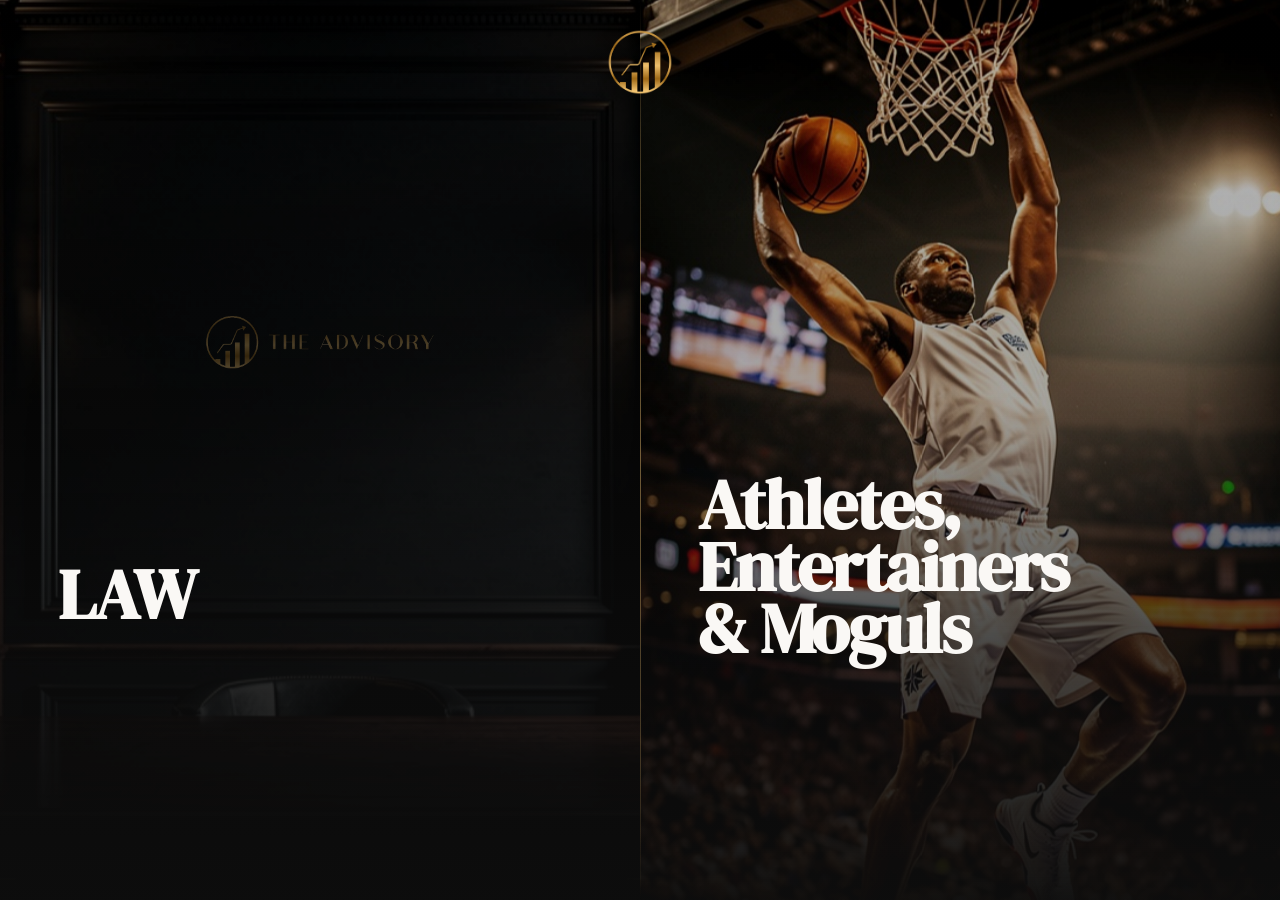
==== index.html @ 7fd795e4 "Refine homepage logo and law alignment" ====
<!DOCTYPE html>
<html lang="en">
<head>
  <meta charset="UTF-8">
  <meta name="viewport" content="width=device-width, initial-scale=1.0">
  <title>The Advisory</title>
  <meta name="description" content="The Advisory — Elite Legal Counsel &amp; Enterprise Management for Athletes, Entertainers &amp; Entrepreneurs.">
  <link href="https://fonts.googleapis.com/css2?family=DM+Serif+Display:ital@0;1&family=Space+Grotesk:wght@300;400;500;600;700&family=Inter:wght@300;400;500&display=swap" rel="stylesheet">
  <style>

    *, *::before, *::after { box-sizing: border-box; margin: 0; padding: 0; }

    :root {
      --near-black:   #0D0D0D;
      --ivory:        #FAF8F5;
      --stone:        #C9C0B0;
      --gold:         #B8965A;
      --font-display: 'DM Serif Display', Georgia, serif;
      --font-sans:    'Space Grotesk', system-ui, sans-serif;
      --font-body:    'Inter', system-ui, sans-serif;
      --ease-expo:    cubic-bezier(0.16, 1, 0.3, 1);
      --ease-smooth:  cubic-bezier(0.25, 0.46, 0.45, 0.94);
    }

    html, body {
      width: 100%; height: 100%;
      overflow: hidden;
      background: var(--near-black);
      font-family: var(--font-body);
      -webkit-font-smoothing: antialiased;
    }

    a { color: inherit; text-decoration: none; }

    /* ============================================================
       SPLASH
    ============================================================ */
    #splash {
      position: fixed; inset: 0; z-index: 1000;
      background: var(--near-black);
      display: flex; flex-direction: column;
      align-items: center; justify-content: center;
      gap: 1rem;
      transition: opacity 0.7s var(--ease-smooth), visibility 0.7s var(--ease-smooth);
    }
    #splash.hidden { opacity: 0; visibility: hidden; pointer-events: none; }

    .splash-logo {
      width: 52px; height: 52px; object-fit: contain;
      opacity: 0; animation: fadeUp 0.6s var(--ease-expo) 0.15s forwards;
    }
    .splash-name {
      font-family: var(--font-sans); font-size: 1rem; font-weight: 600;
      letter-spacing: 0.28em; text-transform: uppercase; color: var(--ivory);
      opacity: 0; animation: fadeUp 0.6s var(--ease-expo) 0.35s forwards;
    }
    .splash-line {
      width: 2.5rem; height: 1px; background: var(--gold);
      opacity: 0; animation: fadeUp 0.6s var(--ease-expo) 0.52s forwards;
    }

    @keyframes fadeUp {
      from { opacity: 0; transform: translateY(8px); }
      to   { opacity: 1; transform: translateY(0); }
    }

    @keyframes fadeUpMark {
      from { opacity: 0; transform: translateX(-50%) translateY(8px); }
      to   { opacity: 1; transform: translateX(-50%) translateY(0); }
    }

    /* ============================================================
       EXIT VEIL
    ============================================================ */
    #exit-veil {
      position: fixed; inset: 0; z-index: 900;
      pointer-events: none; opacity: 0;
      background: var(--near-black);
      display: flex; flex-direction: column;
      align-items: center; justify-content: center; gap: 1rem;
    }
    #exit-veil.active {
      opacity: 1; pointer-events: all;
      transition: opacity 0.5s var(--ease-smooth);
    }
    .veil-logo { width: 52px; height: 52px; object-fit: contain; opacity: 0; transition: opacity 0.4s var(--ease-expo) 0.18s; }
    .veil-name { font-family: var(--font-sans); font-size: 1rem; font-weight: 600; letter-spacing: 0.28em; text-transform: uppercase; color: var(--ivory); opacity: 0; transition: opacity 0.4s var(--ease-expo) 0.28s; }
    .veil-line { width: 2.5rem; height: 1px; background: var(--gold); opacity: 0; transition: opacity 0.4s var(--ease-expo) 0.38s; }
    #exit-veil.active .veil-logo,
    #exit-veil.active .veil-name,
    #exit-veil.active .veil-line { opacity: 1; }

    /* ============================================================
       CENTER MARK
    ============================================================ */
    #top-mark {
      position: fixed; top: 1.75rem; left: 50%;
      transform: translateX(-50%);
      z-index: 50; pointer-events: none;
      display: flex; flex-direction: column; align-items: center; gap: 0.4rem;
      opacity: 0; animation: fadeUpMark 0.7s var(--ease-expo) 1.5s forwards;
    }
    #top-mark img { width: 68px; height: 68px; object-fit: contain; }
    #top-mark .mark-name { display: none; }
    #top-mark .mark-line { display: none; }

    /* ============================================================
       GOLD DIVIDER — fixed, dead-center
    ============================================================ */
    #split-divider {
      position: fixed; top: 0; bottom: 0; left: 50%;
      width: 1px;
      transform: translateX(-50%);
      background: linear-gradient(to bottom,
        transparent 0%,
        rgba(184,150,90,0.3) 15%,
        rgba(184,150,90,0.6) 50%,
        rgba(184,150,90,0.3) 85%,
        transparent 100%
      );
      z-index: 20; pointer-events: none;
      opacity: 0; animation: fadeUp 0.6s var(--ease-expo) 1.4s forwards;
      transition: left 0.75s var(--ease-expo);
    }

    /* ============================================================
       SPLIT CONTAINER
    ============================================================ */
    #split {
      width: 100vw; height: 100vh; display: flex;
      opacity: 0; animation: fadeUp 0.8s var(--ease-expo) 1.2s forwards;
    }

    /* ============================================================
       PANELS
    ============================================================ */
    .panel {
      position: relative;
      width: 50%; height: 100%;
      overflow: hidden; cursor: pointer; flex-shrink: 0;
      transition: width 0.75s var(--ease-expo);
    }

    @media (hover: hover) and (min-width: 768px) {
      #split:has(.panel:hover) .panel       { width: 34%; }
      #split:has(.panel:hover) .panel:hover { width: 66%; }
    }

    /* Background */
    .panel-bg {
      position: absolute; inset: 0;
      background-size: cover; background-position: center center;
      transition: transform 1s var(--ease-expo), filter 0.8s var(--ease-smooth);
      transform: scale(1.05);
      will-change: transform;
    }

    /* Gradient overlay */
    .panel-grad {
      position: absolute; inset: 0; pointer-events: none;
    }

    /* ============================================================
       PANEL CONTENT — bottom-anchored
    ============================================================ */
    .panel-content {
      position: absolute; bottom: 0; left: 0; right: 0;
      z-index: 5;
      padding: clamp(2rem, 5vh, 4rem) clamp(2rem, 4.5vw, 4.5rem);
    }

    /* Gold label — hidden until hover, truly invisible via visibility */
    .p-label {
      display: flex; align-items: center; gap: 0.75rem;
      margin-bottom: 1.25rem;
      opacity: 0; visibility: hidden;
      transform: translateY(10px);
      transition: opacity 0.5s var(--ease-expo) 0.04s,
                  visibility 0.5s var(--ease-expo) 0.04s,
                  transform 0.5s var(--ease-expo) 0.04s;
    }
    .panel:hover .p-label { opacity: 1; visibility: visible; transform: translateY(0); }

    .p-label-line { display: block; width: 1.75rem; height: 1px; background: var(--gold); flex-shrink: 0; }
    .p-label-text { font-family: var(--font-sans); font-size: 0.65rem; font-weight: 700; letter-spacing: 0.2em; text-transform: uppercase; color: var(--gold); }

    /* Headline */
    .p-headline {
      font-family: var(--font-display);
      font-size: clamp(2.5rem, 5.5vw, 7rem);
      line-height: 0.88; letter-spacing: -0.02em;
      color: var(--ivory); margin-bottom: 1.5rem;
      transition: transform 0.7s var(--ease-expo);
    }
    .panel:hover .p-headline { transform: translateY(-4px); }

    /* Body — truly invisible until hover */
    .p-body {
      font-family: var(--font-body);
      font-size: clamp(0.85rem, 1vw, 0.9375rem);
      color: var(--stone); line-height: 1.7;
      max-width: 36ch; margin-bottom: 2rem;
      opacity: 0; visibility: hidden;
      transform: translateY(12px);
      transition: opacity 0.55s var(--ease-expo) 0.08s,
                  visibility 0.55s var(--ease-expo) 0.08s,
                  transform 0.55s var(--ease-expo) 0.08s;
    }
    .panel:hover .p-body { opacity: 1; visibility: visible; transform: translateY(0); }

    /* CTA — truly invisible until hover */
    .p-cta {
      display: inline-flex; align-items: center; gap: 0.875rem;
      opacity: 0; visibility: hidden;
      transform: translateY(8px);
      transition: opacity 0.5s var(--ease-expo) 0.12s,
                  visibility 0.5s var(--ease-expo) 0.12s,
                  transform 0.5s var(--ease-expo) 0.12s;
    }
    .panel:hover .p-cta { opacity: 1; visibility: visible; transform: translateY(0); }

    .p-cta-line {
      display: block; width: 2.5rem; height: 1px; flex-shrink: 0;
      background: rgba(250,248,245,0.35);
      transition: width 0.4s var(--ease-expo) 0.05s, background 0.3s var(--ease-smooth);
    }
    .panel:hover .p-cta-line { width: 4rem; background: var(--gold); }

    .p-cta-text {
      font-family: var(--font-sans); font-size: 0.7rem; font-weight: 700;
      letter-spacing: 0.16em; text-transform: uppercase;
      color: rgba(250,248,245,0.55);
      transition: color 0.3s var(--ease-smooth);
    }
    .panel:hover .p-cta-text { color: var(--ivory); }

    .p-cta-arrow { font-size: 0.875rem; color: var(--gold); transition: transform 0.3s var(--ease-smooth); }
    .panel:hover .p-cta-arrow { transform: translateX(5px); }

    /* ============================================================
       LEFT PANEL — LAW
    ============================================================ */
    #panel-law .panel-bg {
      background-image: url('images/bg-law.jpg?v=3');
      background-position: center center;
      filter: grayscale(30%) brightness(0.52);
    }
    #panel-law:hover .panel-bg {
      transform: scale(1.0);
      filter: grayscale(15%) brightness(0.62);
    }

    #panel-law .panel-grad {
      background: linear-gradient(to top,
        rgba(13,13,13,0.98) 0%,
        rgba(13,13,13,0.72) 30%,
        rgba(13,13,13,0.22) 65%,
        transparent 100%
      );
    }

    #panel-law .law-headline-group {
      transform: translateY(calc(-1 * clamp(2.5rem, 5.5vw, 7rem) * 0.88 - clamp(0.85rem, 1vw, 0.9375rem) * 1.7));
      transition: transform 0.7s var(--ease-expo);
    }

    #panel-law:hover .law-headline-group {
      transform: translateY(calc(-1 * clamp(2.5rem, 5.5vw, 7rem) * 0.88 - clamp(0.85rem, 1vw, 0.9375rem) * 1.7 - 4px));
    }

    #panel-law .p-headline {
      transform: none;
      margin-bottom: 0.75rem;
    }

    #panel-law:hover .p-headline {
      transform: none;
    }

    #panel-law .p-body {
      margin-bottom: 1rem;
    }

    /* Advisory logo overlaid on the wall — centred in upper half */
    /* Advisory logo — centred in the upper wall area of the LAW panel */
    .law-wall-logo {
      position: absolute;
      top: 38%; left: 50%;
      transform: translate(-50%, -50%);
      z-index: 4; pointer-events: none;
      display: flex; align-items: center; justify-content: center;
      opacity: 0.30;
      transition: opacity 0.6s var(--ease-smooth);
    }
    #panel-law:hover .law-wall-logo { opacity: 0.48; }

    .law-wall-logo img {
      width: clamp(160px, 18vw, 280px);
      height: auto;
      object-fit: contain;
    }

    /* ============================================================
       RIGHT PANEL — ENTERPRISE
    ============================================================ */
    #panel-ent .panel-bg {
      background-image: url('images/bg-athlete-vivid.jpg');
      background-position: center top;
      filter: grayscale(10%) brightness(0.72);
    }
    #panel-ent:hover .panel-bg {
      transform: scale(1.0);
      filter: grayscale(0%) brightness(0.88);
    }

    #panel-ent .panel-grad {
      background: linear-gradient(to top,
        rgba(13,13,13,0.97) 0%,
        rgba(13,13,13,0.65) 28%,
        rgba(13,13,13,0.1)  55%,
        transparent 100%
      );
    }

    /* ============================================================
       MOBILE
    ============================================================ */
    @media (max-width: 767px) {
      html, body { overflow: auto; }
      #split { flex-direction: column; height: auto; min-height: 100vh; }
      .panel { width: 100% !important; height: 55vh; min-height: 340px; }
      .p-label, .p-body, .p-cta { opacity: 1; visibility: visible; transform: none; }
      #panel-law .law-headline-group { transform: none; }
      .p-headline { font-size: clamp(2.5rem, 12vw, 5.5rem); }
      #top-mark { top: 0.75rem; transform: translateX(-50%); }
    }

    @media (min-width: 768px) and (max-width: 1100px) {
      .p-headline { font-size: clamp(2rem, 4.5vw, 5.5rem); }
    }

  </style>
</head>
<body>

  <!-- SPLASH -->
  <div id="splash" role="status" aria-label="Loading">
    <img class="splash-logo" src="images/official-logo-transparent.png" alt="The Advisory" onerror="this.style.opacity='0'">
    <span class="splash-name">The Advisory</span>
    <span class="splash-line"></span>
  </div>

  <!-- EXIT VEIL -->
  <div id="exit-veil" aria-hidden="true">
    <img class="veil-logo" src="images/official-logo-transparent.png" alt="" onerror="this.style.display='none'">
    <span class="veil-name">The Advisory</span>
    <span class="veil-line"></span>
  </div>

  <!-- CENTER MARK — logo icon only, no text labels -->
  <div id="top-mark" aria-hidden="true">
    <img src="images/official-logo-transparent.png" alt="" onerror="this.style.display='none'">
  </div>

  <!-- GOLD DIVIDER -->
  <div id="split-divider" aria-hidden="true"></div>

  <!-- SPLIT -->
  <div id="split">

    <!-- LEFT: LAW -->
    <div class="panel" id="panel-law"
         role="link" tabindex="0"
         aria-label="Enter The Advisory Law"
         onclick="goTo('https://theadvisorypllc.netlify.app/', 'law')">

      <div class="panel-bg"></div>
      <div class="panel-grad"></div>

      <!-- Advisory logo on the blank wall — no text, logo only -->
      <div class="law-wall-logo" aria-hidden="true">
        <img src="images/the-advisory-lettered-logo-transparent.png?v=2" alt="" onerror="this.style.display='none'">
      </div>

      <div class="panel-content">
        <div class="law-headline-group">
          <div class="p-label">
            <span class="p-label-line"></span>
            <span class="p-label-text">Legal Services</span>
          </div>
          <h2 class="p-headline">LAW</h2>
        </div>
        <p class="p-body">
          The Advisory PLLC delivers elite legal counsel business advisory services, and wealth. The Advisory is built for those whose stakes are highest.</p>
        <a class="p-cta"
           href="https://theadvisorypllc.netlify.app/"
           onclick="handleCta(event, 'https://theadvisorypllc.netlify.app/', 'law')">
          <span class="p-cta-line"></span>
          <span class="p-cta-text">Enter</span>
          <span class="p-cta-arrow">→</span>
        </a>
      </div>
    </div>

    <!-- RIGHT: ENTERPRISE -->
    <div class="panel" id="panel-ent"
         role="link" tabindex="0"
         aria-label="Enter Enterprise Management"
         onclick="goTo('home.html', 'ent')">

      <div class="panel-bg"></div>
      <div class="panel-grad"></div>

      <div class="panel-content">
        <div class="p-label">
          <span class="p-label-line"></span>
          <span class="p-label-text">Enterprise Management</span>
        </div>
        <h2 class="p-headline">Athletes,<br>Entertainers<br>&amp; Moguls</h2>
        <p class="p-body">
          Full-service enterprise management for professional athletes, NIL athletes,
          entertainers, creatives, and high-net-worth entrepreneurs. Contracts, tax,
          brand, IP, and family governance. One firm. Every lane.
        </p>
        <a class="p-cta"
           href="home.html"
           onclick="handleCta(event, 'home.html', 'ent')">
          <span class="p-cta-line"></span>
          <span class="p-cta-text">Learn More</span>
          <span class="p-cta-arrow">→</span>
        </a>
      </div>
    </div>

  </div>

  <script>
    /* Splash */
    function dismissSplash() { document.getElementById('splash').classList.add('hidden'); }
    window.addEventListener('load', function() { setTimeout(dismissSplash, 1400); });
    setTimeout(dismissSplash, 2300);

    /* Navigate */
    function goTo(dest) {
      var veil = document.getElementById('exit-veil');
      void veil.offsetWidth;
      veil.classList.add('active');
      setTimeout(function() { window.location.href = dest; }, 900);
    }
    function handleCta(e, dest) { e.stopPropagation(); e.preventDefault(); goTo(dest); }

    /* Keyboard */
    document.querySelectorAll('.panel').forEach(function(p) {
      p.addEventListener('keydown', function(e) {
        if (e.key === 'Enter' || e.key === ' ') {
          e.preventDefault();
          goTo(this.id === 'panel-law' ? 'https://theadvisorypllc.netlify.app/' : 'home.html');
        }
      });
    });

    /* Divider tracking */
    (function() {
      var d = document.getElementById('split-divider');
      document.getElementById('panel-law').addEventListener('mouseenter', function() { d.style.left = '66%'; });
      document.getElementById('panel-law').addEventListener('mouseleave', function() { d.style.left = '50%'; });
      document.getElementById('panel-ent').addEventListener('mouseenter', function() { d.style.left = '34%'; });
      document.getElementById('panel-ent').addEventListener('mouseleave', function() { d.style.left = '50%'; });
    })();
  </script>

</body>
</html>
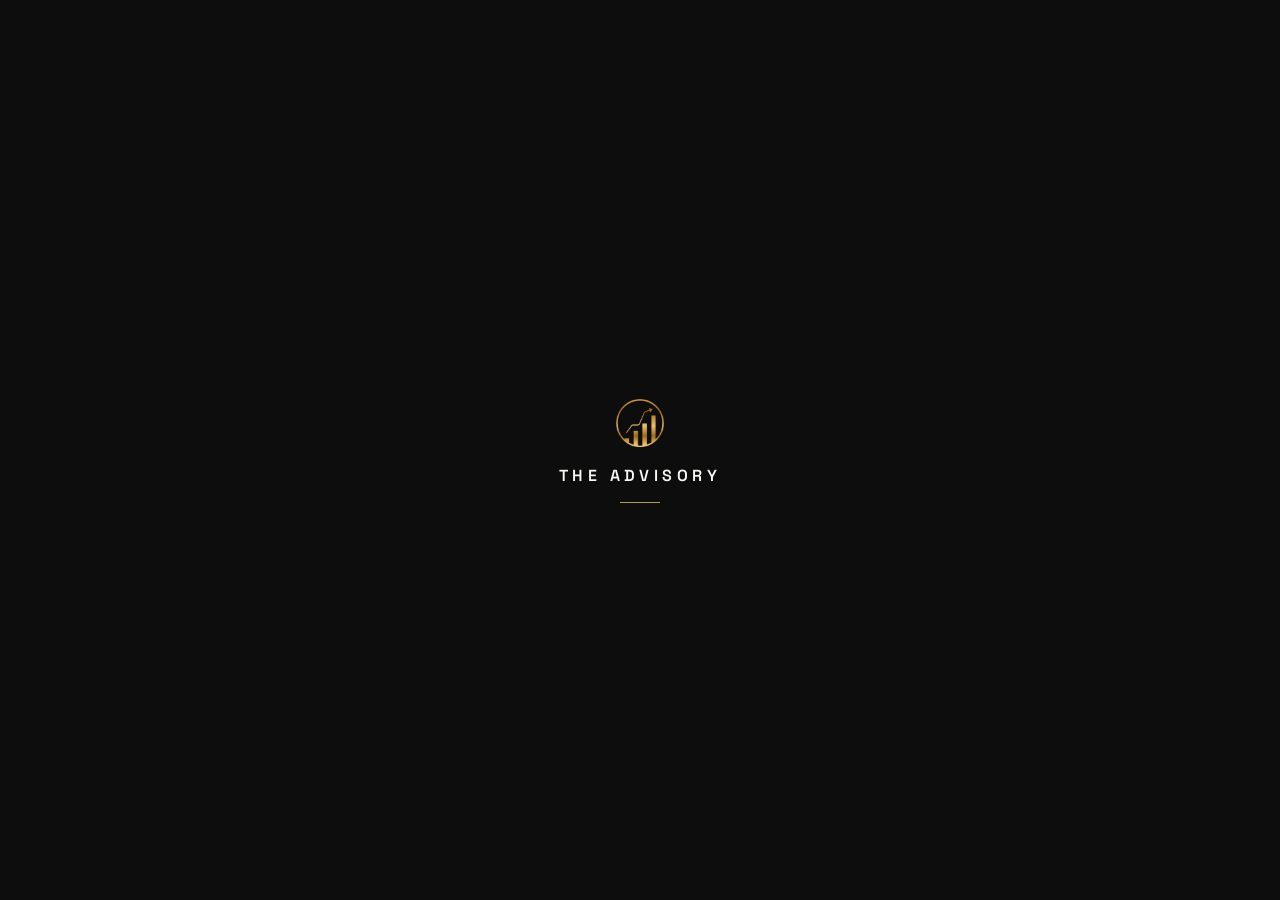
==== commit 43d6959b: "Client preview: wire LAW panel to live PLLC Netlify URL and finalize enterprise pages Co-authored-by" ====
--- a/index.html
+++ b/index.html
@@ -372,7 +372,7 @@
     <div class="panel" id="panel-law"
          role="link" tabindex="0"
          aria-label="Enter The Advisory Law"
-         onclick="goTo('https://theadvisorypllc.netlify.app/', 'law')">
+         onclick="goTo('https://6a1eb37727fe92400cbf351d--theadvisorypllc.netlify.app/', 'law')">
 
       <div class="panel-bg"></div>
       <div class="panel-grad"></div>
@@ -393,8 +393,8 @@
         <p class="p-body">
           The Advisory PLLC delivers elite legal counsel business advisory services, and wealth. The Advisory is built for those whose stakes are highest.</p>
         <a class="p-cta"
-           href="https://theadvisorypllc.netlify.app/"
-           onclick="handleCta(event, 'https://theadvisorypllc.netlify.app/', 'law')">
+          href="https://6a1eb37727fe92400cbf351d--theadvisorypllc.netlify.app/"
+          onclick="handleCta(event, 'https://6a1eb37727fe92400cbf351d--theadvisorypllc.netlify.app/', 'law')">
           <span class="p-cta-line"></span>
           <span class="p-cta-text">Enter</span>
           <span class="p-cta-arrow">→</span>
@@ -454,7 +454,7 @@
       p.addEventListener('keydown', function(e) {
         if (e.key === 'Enter' || e.key === ' ') {
           e.preventDefault();
-          goTo(this.id === 'panel-law' ? 'https://theadvisorypllc.netlify.app/' : 'home.html');
+         goTo(this.id === 'panel-law' ? 'https://6a1eb37727fe92400cbf351d--theadvisorypllc.netlify.app/' : 'home.html');
         }
       });
     });
